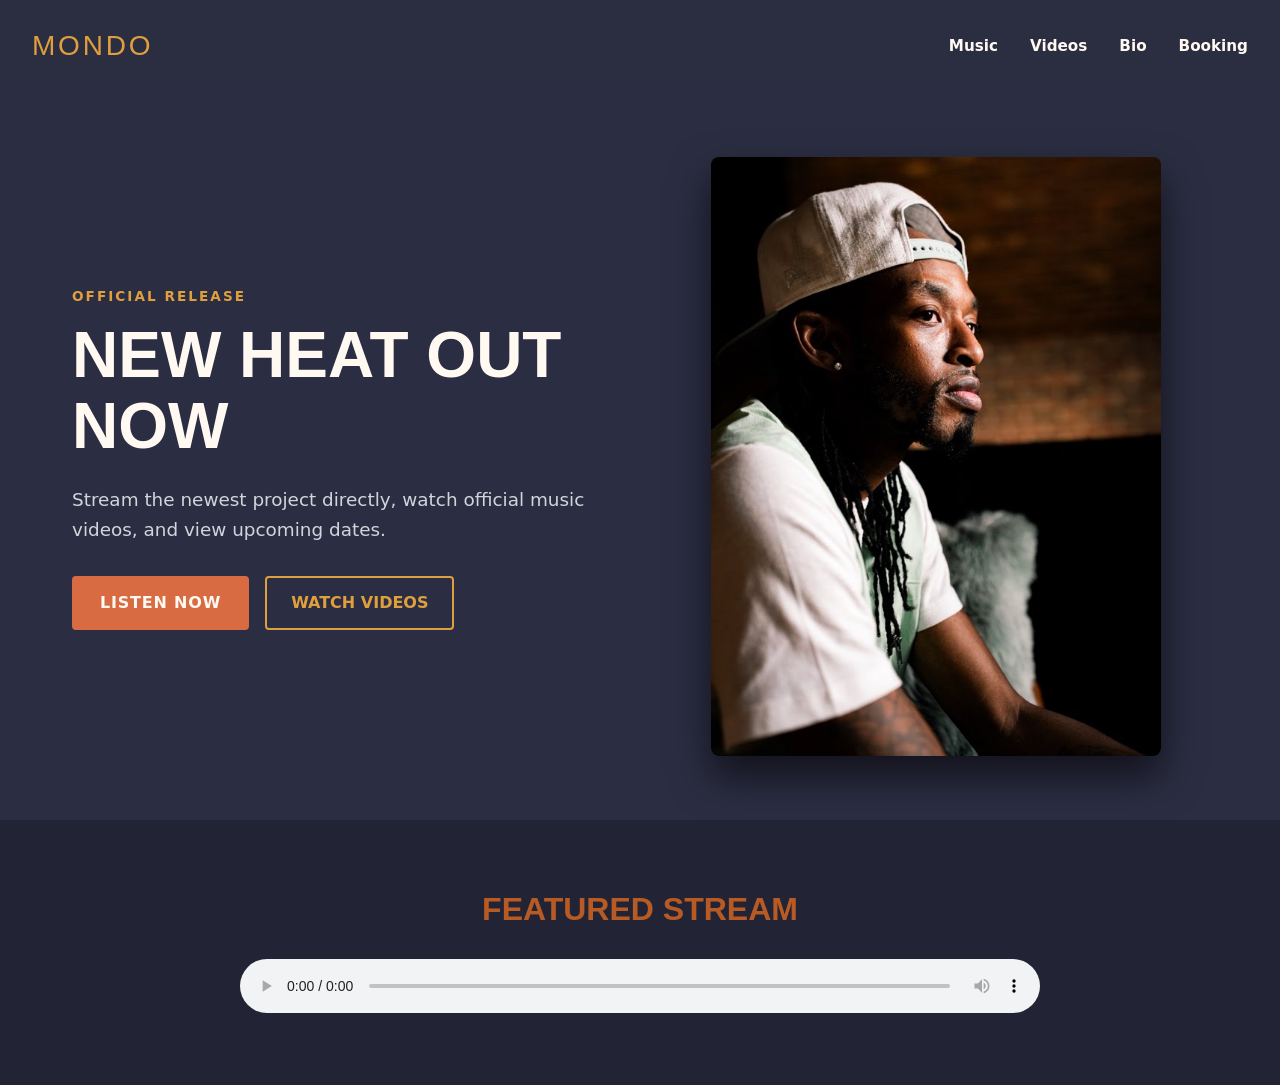
==== index.html @ 30c1ec64 "new site" ====
<!doctype html>
<html lang="en">
  <head>
    <meta charset="UTF-8" />
    <meta name="viewport" content="width=device-width, initial-scale=1.0" />
    <title>Mondo | Official Website</title>
    <meta
      name="description"
      content="Official website for Mondo. Stream latest tracks, watch videos, and view the press kit."
    />
    <link rel="stylesheet" href="assets/css/style.css" />
  </head>
  <body>
    <!-- Navigation -->
    <header class="site-header">
      <div class="site-logo">MONDO</div>
      <nav class="nav-links">
        <a href="#music">Music</a>
        <a href="#videos">Videos</a>
        <a href="#bio">Bio</a>
        <a href="#booking">Booking</a>
      </nav>
    </header>

    <!-- Hero Section -->
    <section id="hero" class="hero-section">
      <div class="hero-content">
        <span class="hero-tag">Official Release</span>
        <h1 class="hero-title">NEW HEAT OUT NOW</h1>
        <p class="hero-desc">
          Stream the newest project directly, watch official music videos, and view upcoming dates.
        </p>
        <div class="hero-actions">
          <a href="#music" class="btn-primary">Listen Now</a>
          <a href="#videos" class="btn-secondary">Watch Videos</a>
        </div>
      </div>
      <div class="hero-media">
        <img
          src="assets/pics/mSide.jpeg"
          alt="Mondo"
          loading="lazy"
          decoding="async"
          class="hero-image"
        />
      </div>
    </section>

    <!-- Single-Track Vanilla Audio Preview -->
    <section id="music" class="audio-section">
      <div class="audio-container">
        <h2 class="section-title">FEATURED STREAM</h2>
        <audio controls class="audio-player">
          <source src="assets/audio/feature-track.mp3" type="audio/mpeg" />
          Your browser does not support the audio element.
        </audio>
      </div>
    </section>

    <script src="assets/js/app.js"></script>
  </body>
</html>
---- assets/css/style.css ----
/* ==========================================================================
   1. DESIGN TOKENS & RESET (Shared Across All Devices)
   ========================================================================== */

:root {
  /* Mondo Autumn Palette */
  --color-rust: #b85a24;
  --color-terracotta: #d96b43;
  --color-ochre: #e09f3e;
  --color-forest: #335c67;
  --color-sage: #546a5b;
  --color-charcoal: #2b2d42;
  --color-ivory: #fff9f2;

  --font-heading: "Impact", "Arial Black", sans-serif;
  --font-body:
    system-ui, -apple-system, BlinkMacSystemFont, "Segoe UI", Roboto, sans-serif;
}

* {
  box-sizing: border-box;
  margin: 0;
  padding: 0;
}

body {
  background-color: var(--color-charcoal);
  color: var(--color-ivory);
  font-family: var(--font-body);
  line-height: 1.6;
}

/* Reusable UI Components */
.btn-primary {
  display: inline-block;
  background-color: var(--color-terracotta);
  color: var(--color-ivory);
  padding: 0.85rem 1.75rem;
  border-radius: 4px;
  text-decoration: none;
  font-weight: 700;
  text-transform: uppercase;
  letter-spacing: 0.05em;
  text-align: center;
  transition: background-color 0.2s ease;
}

.btn-primary:hover {
  background-color: var(--color-rust);
}

.btn-secondary {
  display: inline-block;
  border: 2px solid var(--color-ochre);
  color: var(--color-ochre);
  padding: 0.75rem 1.5rem;
  border-radius: 4px;
  text-decoration: none;
  font-weight: 700;
  text-transform: uppercase;
  text-align: center;
  transition: all 0.2s ease;
}

.btn-secondary:hover {
  background-color: var(--color-ochre);
  color: var(--color-charcoal);
}

/* ==========================================================================
   2. MOBILE VIEW (Default Base Layout)
   ========================================================================== */

/* Header & Nav (Stacked/Compact) */
.site-header {
  padding: 1rem 1.25rem;
  display: flex;
  flex-direction: column;
  align-items: center;
  gap: 0.75rem;
  background: rgba(43, 45, 66, 0.98);
  position: sticky;
  top: 0;
  z-index: 100;
}

.site-logo {
  font-family: var(--font-heading);
  font-size: 1.75rem;
  color: var(--color-ochre);
  letter-spacing: 0.1em;
}

.nav-links {
  display: flex;
  gap: 1.25rem;
}

.nav-links a {
  color: var(--color-ivory);
  text-decoration: none;
  font-weight: 600;
  font-size: 0.95rem;
}

/* Hero Section (Stacked Vertically) */
.hero-section {
  display: flex;
  flex-direction: column-reverse; /* Shows headline and CTA above or below as preferred */
  padding: 2.5rem 1.25rem;
  gap: 2rem;
  max-width: 1200px;
  margin: 0 auto;
}

.hero-content {
  width: 100%;
  text-align: center;
}

.hero-tag {
  color: var(--color-ochre);
  text-transform: uppercase;
  font-weight: 700;
  letter-spacing: 0.15em;
  font-size: 0.85rem;
}

.hero-title {
  font-size: clamp(2rem, 8vw, 2.75rem);
  line-height: 1.1;
  margin: 0.5rem 0 1rem;
  font-family: var(--font-heading);
  color: var(--color-ivory);
}

.hero-desc {
  font-size: 1rem;
  margin-bottom: 1.5rem;
  color: #d1d5db;
}

.hero-actions {
  display: flex;
  flex-direction: column;
  gap: 0.75rem;
}

.hero-media {
  width: 100%;
  display: flex;
  justify-content: center;
}

.hero-image {
  width: 100%;
  max-width: 320px;
  border-radius: 8px;
  box-shadow: 0 15px 30px rgba(0, 0, 0, 0.5);
  object-fit: cover;
}

/* Audio Section */
.audio-section {
  background-color: #222436;
  padding: 3rem 1.25rem;
}

.audio-container {
  max-width: 800px;
  margin: 0 auto;
  text-align: center;
}

.section-title {
  font-family: var(--font-heading);
  font-size: 1.75rem;
  color: var(--color-rust);
  margin-bottom: 1rem;
}

.audio-player {
  width: 100%;
  border-radius: 4px;
  accent-color: var(--color-terracotta);
}

/* ==========================================================================
   3. DESKTOP VIEW (Screen Widths >= 768px)
   ========================================================================== */

@media (min-width: 768px) {
  /* Header: Horizontal Row */
  .site-header {
    flex-direction: row;
    justify-content: space-between;
    padding: 1.5rem 2rem;
  }

  .nav-links {
    gap: 2rem;
  }

  /* Hero: Side-by-Side 2-Column Split */
  .hero-section {
    flex-direction: row;
    min-height: 80vh;
    align-items: center;
    padding: 4rem 2rem;
    gap: 3rem;
  }

  .hero-content {
    flex: 1;
    text-align: left;
  }

  .hero-title {
    font-size: clamp(2.5rem, 5vw, 4.5rem);
    margin: 0.75rem 0 1.5rem;
  }

  .hero-desc {
    font-size: 1.15rem;
    margin-bottom: 2rem;
  }

  .hero-actions {
    flex-direction: row;
    gap: 1rem;
  }

  .hero-media {
    flex: 1;
  }

  .hero-image {
    max-width: 450px;
    box-shadow: 0 20px 40px rgba(0, 0, 0, 0.6);
  }

  /* Audio Section */
  .audio-section {
    padding: 4rem 2rem;
  }

  .section-title {
    font-size: 2rem;
    margin-bottom: 1.5rem;
  }
}
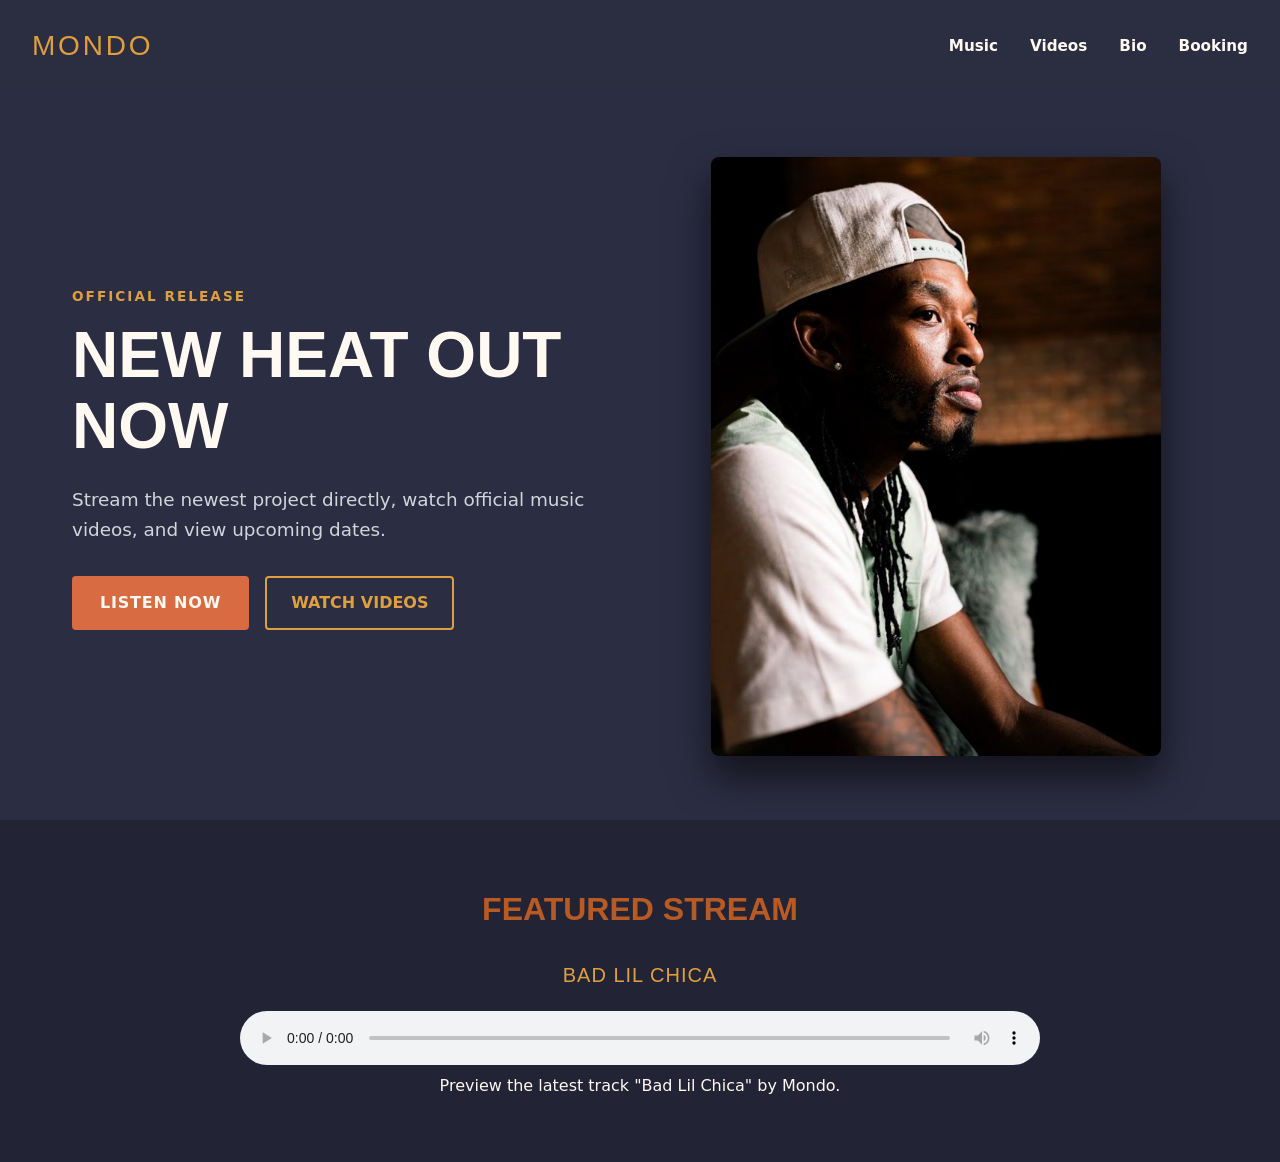
==== commit 769ca4db: "should push to aws" ====
--- a/index.html
+++ b/index.html
@@ -9,6 +9,7 @@
       content="Official website for Mondo. Stream latest tracks, watch videos, and view the press kit."
     />
     <link rel="stylesheet" href="assets/css/style.css" />
+    <script src="assets/js/script.js"></script>
   </head>
   <body>
     <!-- Navigation -->
@@ -16,7 +17,7 @@
       <div class="site-logo">MONDO</div>
       <nav class="nav-links">
         <a href="#music">Music</a>
-        <a href="#videos">Videos</a>
+        <a href="/videos.html">Videos</a>
         <a href="#bio">Bio</a>
         <a href="#booking">Booking</a>
       </nav>
@@ -28,11 +29,12 @@
         <span class="hero-tag">Official Release</span>
         <h1 class="hero-title">NEW HEAT OUT NOW</h1>
         <p class="hero-desc">
-          Stream the newest project directly, watch official music videos, and view upcoming dates.
+          Stream the newest project directly, watch official music videos, and
+          view upcoming dates.
         </p>
         <div class="hero-actions">
           <a href="#music" class="btn-primary">Listen Now</a>
-          <a href="#videos" class="btn-secondary">Watch Videos</a>
+          <a href="/videos.html" class="btn-secondary">Watch Videos</a>
         </div>
       </div>
       <div class="hero-media">
@@ -50,13 +52,20 @@
     <section id="music" class="audio-section">
       <div class="audio-container">
         <h2 class="section-title">FEATURED STREAM</h2>
-        <audio controls class="audio-player">
-          <source src="assets/audio/feature-track.mp3" type="audio/mpeg" />
+        <p class="track-title">Bad Lil Chica</p>
+
+        <audio controls preload="metadata" class="audio-player">
+          <source src="assets/audio/Bad_Lil_Chica.mp3" type="audio/mpeg" />
+          <source src="assets/audio/Bad_Lil_Chica.wav" type="audio/wav" />
           Your browser does not support the audio element.
         </audio>
+
+        <p class="audio-description">
+          Preview the latest track "Bad Lil Chica" by Mondo.
+        </p>
       </div>
     </section>
 
     <script src="assets/js/app.js"></script>
   </body>
-</html>+</html>
--- a/assets/css/style.css
+++ b/assets/css/style.css
@@ -185,6 +185,229 @@
   accent-color: var(--color-terracotta);
 }
 
+.track-title {
+  font-family: var(--font-heading);
+  font-size: 1.25rem;
+  color: var(--color-ochre);
+  letter-spacing: 0.05em;
+  margin-bottom: 1.25rem;
+  text-transform: uppercase;
+}
+
+/* ==========================================================================
+   Videos Section
+   ========================================================================== */
+.videos-section {
+  padding: 4rem 1.25rem;
+  background-color: #242638;
+}
+
+.videos-container {
+  max-width: 1200px;
+  margin: 0 auto;
+}
+
+.section-header {
+  text-align: center;
+  margin-bottom: 2.5rem;
+}
+
+.section-tag {
+  color: var(--color-ochre);
+  text-transform: uppercase;
+  font-weight: 700;
+  letter-spacing: 0.15em;
+  font-size: 0.85rem;
+}
+
+.section-subtitle {
+  color: #d1d5db;
+  font-size: 1.05rem;
+  margin-top: 0.5rem;
+}
+
+/* 16:9 Aspect Ratio Container */
+.featured-video-wrapper {
+  background-color: var(--color-charcoal);
+  border-radius: 8px;
+  overflow: hidden;
+  box-shadow: 0 15px 35px rgba(0, 0, 0, 0.5);
+  margin-bottom: 3rem;
+  border: 1px solid rgba(255, 249, 242, 0.08);
+}
+
+.video-responsive {
+  position: relative;
+  width: 100%;
+  padding-bottom: 56.25%; /* 16:9 ratio */
+  height: 0;
+}
+
+.video-responsive iframe {
+  position: absolute;
+  top: 0;
+  left: 0;
+  width: 100%;
+  height: 100%;
+  border: 0;
+}
+
+.featured-video-meta {
+  padding: 1.25rem 1.5rem;
+  display: flex;
+  flex-direction: column;
+  gap: 1rem;
+  align-items: flex-start;
+}
+
+.featured-video-meta h3 {
+  font-family: var(--font-heading);
+  font-size: 1.35rem;
+  color: var(--color-ivory);
+  letter-spacing: 0.03em;
+}
+
+/* Thumbnail Grid */
+.video-grid {
+  display: grid;
+  grid-template-columns: 1fr;
+  gap: 1.5rem;
+  margin-bottom: 3rem;
+}
+
+.video-card {
+  background-color: var(--color-charcoal);
+  border-radius: 6px;
+  overflow: hidden;
+  cursor: pointer;
+  transition:
+    transform 0.2s ease,
+    box-shadow 0.2s ease;
+  border: 1px solid rgba(255, 249, 242, 0.05);
+}
+
+.video-card:hover {
+  transform: translateY(-4px);
+  box-shadow: 0 10px 20px rgba(0, 0, 0, 0.4);
+}
+
+.card-thumb {
+  position: relative;
+  width: 100%;
+  aspect-ratio: 16 / 9;
+  overflow: hidden;
+  background-color: #000;
+}
+
+.card-thumb img {
+  width: 100%;
+  height: 100%;
+  object-fit: cover;
+  transition: opacity 0.2s ease;
+}
+
+.card-thumb:hover img {
+  opacity: 0.85;
+}
+
+.play-badge {
+  position: absolute;
+  bottom: 10px;
+  right: 10px;
+  background: rgba(184, 90, 36, 0.9);
+  color: var(--color-ivory);
+  padding: 4px 10px;
+  border-radius: 4px;
+  font-size: 0.85rem;
+}
+
+.card-info {
+  padding: 1rem;
+}
+
+.card-info h4 {
+  font-family: var(--font-heading);
+  font-size: 1.1rem;
+  color: var(--color-ivory);
+  margin-bottom: 0.25rem;
+}
+
+.video-category {
+  font-size: 0.8rem;
+  color: var(--color-ochre);
+  text-transform: uppercase;
+  font-weight: 600;
+}
+
+/* Channel Subscribe Callout */
+.channel-banner {
+  background: linear-gradient(
+    135deg,
+    rgba(184, 90, 36, 0.25) 0%,
+    rgba(43, 45, 66, 0.8) 100%
+  );
+  border: 1px solid var(--color-terracotta);
+  border-radius: 8px;
+  padding: 2rem;
+  display: flex;
+  flex-direction: column;
+  gap: 1.5rem;
+  align-items: center;
+  text-align: center;
+}
+
+.channel-banner h3 {
+  font-family: var(--font-heading);
+  font-size: 1.5rem;
+  color: var(--color-ivory);
+}
+
+.channel-banner p {
+  color: #d1d5db;
+  font-size: 0.95rem;
+  margin-top: 0.25rem;
+}
+
+.video-card {
+  display: block;
+  width: 100%;
+  text-align: left;
+  font: inherit;
+  color: inherit;
+  background-color: var(--color-charcoal);
+  border-radius: 6px;
+  overflow: hidden;
+  cursor: pointer;
+  transition:
+    transform 0.2s ease,
+    box-shadow 0.2s ease;
+  border: 1px solid rgba(255, 249, 242, 0.05);
+}
+
+.video-card:focus-visible {
+  outline: 2px solid var(--color-ochre);
+  outline-offset: 2px;
+}
+
+/* Tablet & Desktop Adjustments */
+@media (min-width: 768px) {
+  .featured-video-meta {
+    flex-direction: row;
+    justify-content: space-between;
+    align-items: center;
+  }
+
+  .video-grid {
+    grid-template-columns: repeat(3, 1fr);
+  }
+
+  .channel-banner {
+    flex-direction: row;
+    justify-content: space-between;
+    text-align: left;
+  }
+}
+
 /* ==========================================================================
    3. DESKTOP VIEW (Screen Widths >= 768px)
    ========================================================================== */
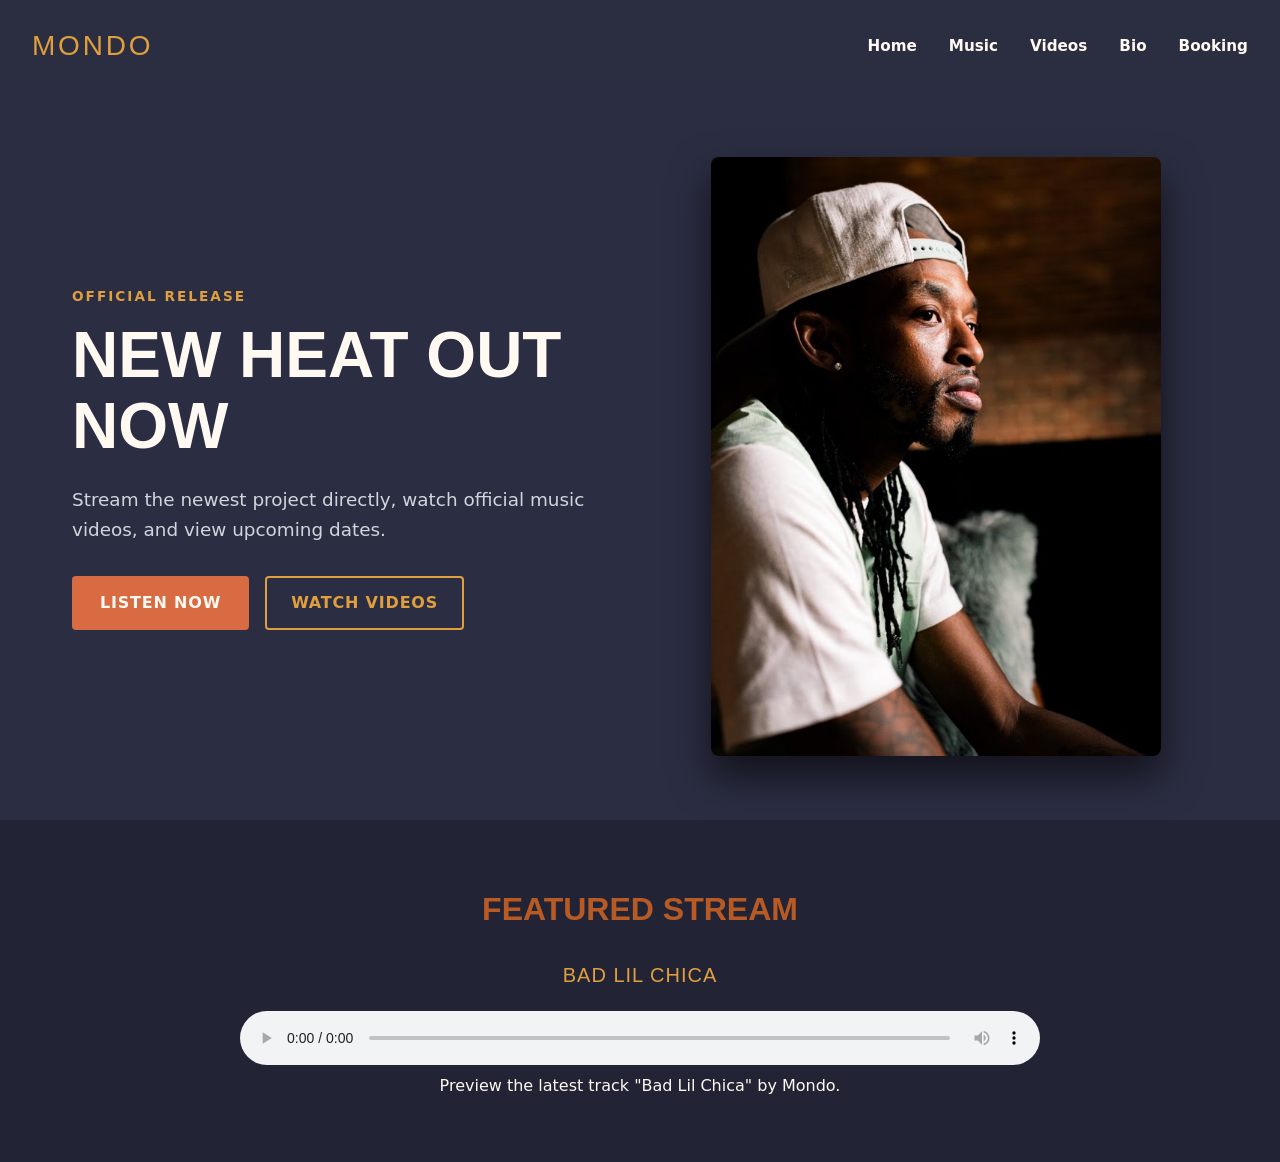
==== commit 3a7d1e2e: "todo pages" ====
--- a/index.html
+++ b/index.html
@@ -14,12 +14,13 @@
   <body>
     <!-- Navigation -->
     <header class="site-header">
-      <div class="site-logo">MONDO</div>
+      <a href="index.html" class="site-logo">MONDO</a>
       <nav class="nav-links">
-        <a href="#music">Music</a>
-        <a href="/videos.html">Videos</a>
-        <a href="#bio">Bio</a>
-        <a href="#booking">Booking</a>
+        <a href="index.html">Home</a>
+        <a href="music.html">Music</a>
+        <a href="videos.html">Videos</a>
+        <a href="bio.html">Bio</a>
+        <a href="booking.html">Booking</a>
       </nav>
     </header>
 
--- a/assets/css/style.css
+++ b/assets/css/style.css
@@ -1,5 +1,5 @@
 /* ==========================================================================
-   1. DESIGN TOKENS & RESET (Shared Across All Devices)
+   1. DESIGN TOKENS & RESET
    ========================================================================== */
 
 :root {
@@ -12,12 +12,15 @@
   --color-charcoal: #2b2d42;
   --color-ivory: #fff9f2;
 
+  /* Typography */
   --font-heading: "Impact", "Arial Black", sans-serif;
   --font-body:
     system-ui, -apple-system, BlinkMacSystemFont, "Segoe UI", Roboto, sans-serif;
 }
 
-* {
+*,
+*::before,
+*::after {
   box-sizing: border-box;
   margin: 0;
   padding: 0;
@@ -30,18 +33,28 @@
   line-height: 1.6;
 }
 
-/* Reusable UI Components */
+img {
+  display: block;
+  max-width: 100%;
+}
+
+/* ==========================================================================
+   2. REUSABLE UI COMPONENTS
+   ========================================================================== */
+
 .btn-primary {
   display: inline-block;
   background-color: var(--color-terracotta);
   color: var(--color-ivory);
   padding: 0.85rem 1.75rem;
+  border: none;
   border-radius: 4px;
   text-decoration: none;
   font-weight: 700;
   text-transform: uppercase;
   letter-spacing: 0.05em;
   text-align: center;
+  cursor: pointer;
   transition: background-color 0.2s ease;
 }
 
@@ -51,6 +64,7 @@
 
 .btn-secondary {
   display: inline-block;
+  background-color: transparent;
   border: 2px solid var(--color-ochre);
   color: var(--color-ochre);
   padding: 0.75rem 1.5rem;
@@ -58,8 +72,12 @@
   text-decoration: none;
   font-weight: 700;
   text-transform: uppercase;
+  letter-spacing: 0.05em;
   text-align: center;
-  transition: all 0.2s ease;
+  cursor: pointer;
+  transition:
+    background-color 0.2s ease,
+    color 0.2s ease;
 }
 
 .btn-secondary:hover {
@@ -67,11 +85,36 @@
   color: var(--color-charcoal);
 }
 
-/* ==========================================================================
-   2. MOBILE VIEW (Default Base Layout)
-   ========================================================================== */
-
-/* Header & Nav (Stacked/Compact) */
+.section-tag {
+  color: var(--color-ochre);
+  text-transform: uppercase;
+  font-weight: 700;
+  letter-spacing: 0.15em;
+  font-size: 0.85rem;
+}
+
+.section-title {
+  font-family: var(--font-heading);
+  font-size: 1.75rem;
+  color: var(--color-rust);
+  margin-bottom: 1rem;
+}
+
+.section-header {
+  text-align: center;
+  margin-bottom: 2.5rem;
+}
+
+.section-subtitle {
+  color: #d1d5db;
+  font-size: 1.05rem;
+  margin-top: 0.5rem;
+}
+
+/* ==========================================================================
+   3. NAVIGATION & HEADER (Mobile Base)
+   ========================================================================== */
+
 .site-header {
   padding: 1rem 1.25rem;
   display: flex;
@@ -89,6 +132,15 @@
   font-size: 1.75rem;
   color: var(--color-ochre);
   letter-spacing: 0.1em;
+  text-decoration: none;
+  display: inline-block;
+  transition: opacity 0.2s ease;
+}
+
+.site-logo:hover,
+.site-logo:focus-visible {
+  opacity: 0.9;
+  outline: none;
 }
 
 .nav-links {
@@ -101,12 +153,21 @@
   text-decoration: none;
   font-weight: 600;
   font-size: 0.95rem;
-}
-
-/* Hero Section (Stacked Vertically) */
+  transition: color 0.2s ease;
+}
+
+.nav-links a:hover,
+.nav-links a:focus-visible {
+  color: var(--color-ochre);
+}
+
+/* ==========================================================================
+   4. HERO SECTION
+   ========================================================================== */
+
 .hero-section {
   display: flex;
-  flex-direction: column-reverse; /* Shows headline and CTA above or below as preferred */
+  flex-direction: column-reverse;
   padding: 2.5rem 1.25rem;
   gap: 2rem;
   max-width: 1200px;
@@ -127,10 +188,10 @@
 }
 
 .hero-title {
+  font-family: var(--font-heading);
   font-size: clamp(2rem, 8vw, 2.75rem);
   line-height: 1.1;
   margin: 0.5rem 0 1rem;
-  font-family: var(--font-heading);
   color: var(--color-ivory);
 }
 
@@ -160,7 +221,10 @@
   object-fit: cover;
 }
 
-/* Audio Section */
+/* ==========================================================================
+   5. AUDIO SECTION
+   ========================================================================== */
+
 .audio-section {
   background-color: #222436;
   padding: 3rem 1.25rem;
@@ -172,19 +236,6 @@
   text-align: center;
 }
 
-.section-title {
-  font-family: var(--font-heading);
-  font-size: 1.75rem;
-  color: var(--color-rust);
-  margin-bottom: 1rem;
-}
-
-.audio-player {
-  width: 100%;
-  border-radius: 4px;
-  accent-color: var(--color-terracotta);
-}
-
 .track-title {
   font-family: var(--font-heading);
   font-size: 1.25rem;
@@ -194,9 +245,16 @@
   text-transform: uppercase;
 }
 
-/* ==========================================================================
-   Videos Section
-   ========================================================================== */
+.audio-player {
+  width: 100%;
+  border-radius: 4px;
+  accent-color: var(--color-terracotta);
+}
+
+/* ==========================================================================
+   6. VIDEOS SECTION
+   ========================================================================== */
+
 .videos-section {
   padding: 4rem 1.25rem;
   background-color: #242638;
@@ -205,25 +263,6 @@
 .videos-container {
   max-width: 1200px;
   margin: 0 auto;
-}
-
-.section-header {
-  text-align: center;
-  margin-bottom: 2.5rem;
-}
-
-.section-tag {
-  color: var(--color-ochre);
-  text-transform: uppercase;
-  font-weight: 700;
-  letter-spacing: 0.15em;
-  font-size: 0.85rem;
-}
-
-.section-subtitle {
-  color: #d1d5db;
-  font-size: 1.05rem;
-  margin-top: 0.5rem;
 }
 
 /* 16:9 Aspect Ratio Container */
@@ -239,7 +278,7 @@
 .video-responsive {
   position: relative;
   width: 100%;
-  padding-bottom: 56.25%; /* 16:9 ratio */
+  padding-bottom: 56.25%;
   height: 0;
 }
 
@@ -276,19 +315,29 @@
 }
 
 .video-card {
+  display: block;
+  width: 100%;
+  text-align: left;
+  font: inherit;
+  color: inherit;
   background-color: var(--color-charcoal);
   border-radius: 6px;
   overflow: hidden;
   cursor: pointer;
+  border: 1px solid rgba(255, 249, 242, 0.05);
   transition:
     transform 0.2s ease,
     box-shadow 0.2s ease;
-  border: 1px solid rgba(255, 249, 242, 0.05);
 }
 
 .video-card:hover {
   transform: translateY(-4px);
   box-shadow: 0 10px 20px rgba(0, 0, 0, 0.4);
+}
+
+.video-card:focus-visible {
+  outline: 2px solid var(--color-ochre);
+  outline-offset: 2px;
 }
 
 .card-thumb {
@@ -339,7 +388,7 @@
   font-weight: 600;
 }
 
-/* Channel Subscribe Callout */
+/* Channel Callout Banner */
 .channel-banner {
   background: linear-gradient(
     135deg,
@@ -368,52 +417,12 @@
   margin-top: 0.25rem;
 }
 
-.video-card {
-  display: block;
-  width: 100%;
-  text-align: left;
-  font: inherit;
-  color: inherit;
-  background-color: var(--color-charcoal);
-  border-radius: 6px;
-  overflow: hidden;
-  cursor: pointer;
-  transition:
-    transform 0.2s ease,
-    box-shadow 0.2s ease;
-  border: 1px solid rgba(255, 249, 242, 0.05);
-}
-
-.video-card:focus-visible {
-  outline: 2px solid var(--color-ochre);
-  outline-offset: 2px;
-}
-
-/* Tablet & Desktop Adjustments */
+/* ==========================================================================
+   7. DESKTOP ADAPTATIONS (min-width: 768px)
+   ========================================================================== */
+
 @media (min-width: 768px) {
-  .featured-video-meta {
-    flex-direction: row;
-    justify-content: space-between;
-    align-items: center;
-  }
-
-  .video-grid {
-    grid-template-columns: repeat(3, 1fr);
-  }
-
-  .channel-banner {
-    flex-direction: row;
-    justify-content: space-between;
-    text-align: left;
-  }
-}
-
-/* ==========================================================================
-   3. DESKTOP VIEW (Screen Widths >= 768px)
-   ========================================================================== */
-
-@media (min-width: 768px) {
-  /* Header: Horizontal Row */
+  /* Navigation */
   .site-header {
     flex-direction: row;
     justify-content: space-between;
@@ -424,7 +433,7 @@
     gap: 2rem;
   }
 
-  /* Hero: Side-by-Side 2-Column Split */
+  /* Hero Section */
   .hero-section {
     flex-direction: row;
     min-height: 80vh;
@@ -471,4 +480,21 @@
     font-size: 2rem;
     margin-bottom: 1.5rem;
   }
-}
+
+  /* Videos Section */
+  .featured-video-meta {
+    flex-direction: row;
+    justify-content: space-between;
+    align-items: center;
+  }
+
+  .video-grid {
+    grid-template-columns: repeat(3, 1fr);
+  }
+
+  .channel-banner {
+    flex-direction: row;
+    justify-content: space-between;
+    text-align: left;
+  }
+}
